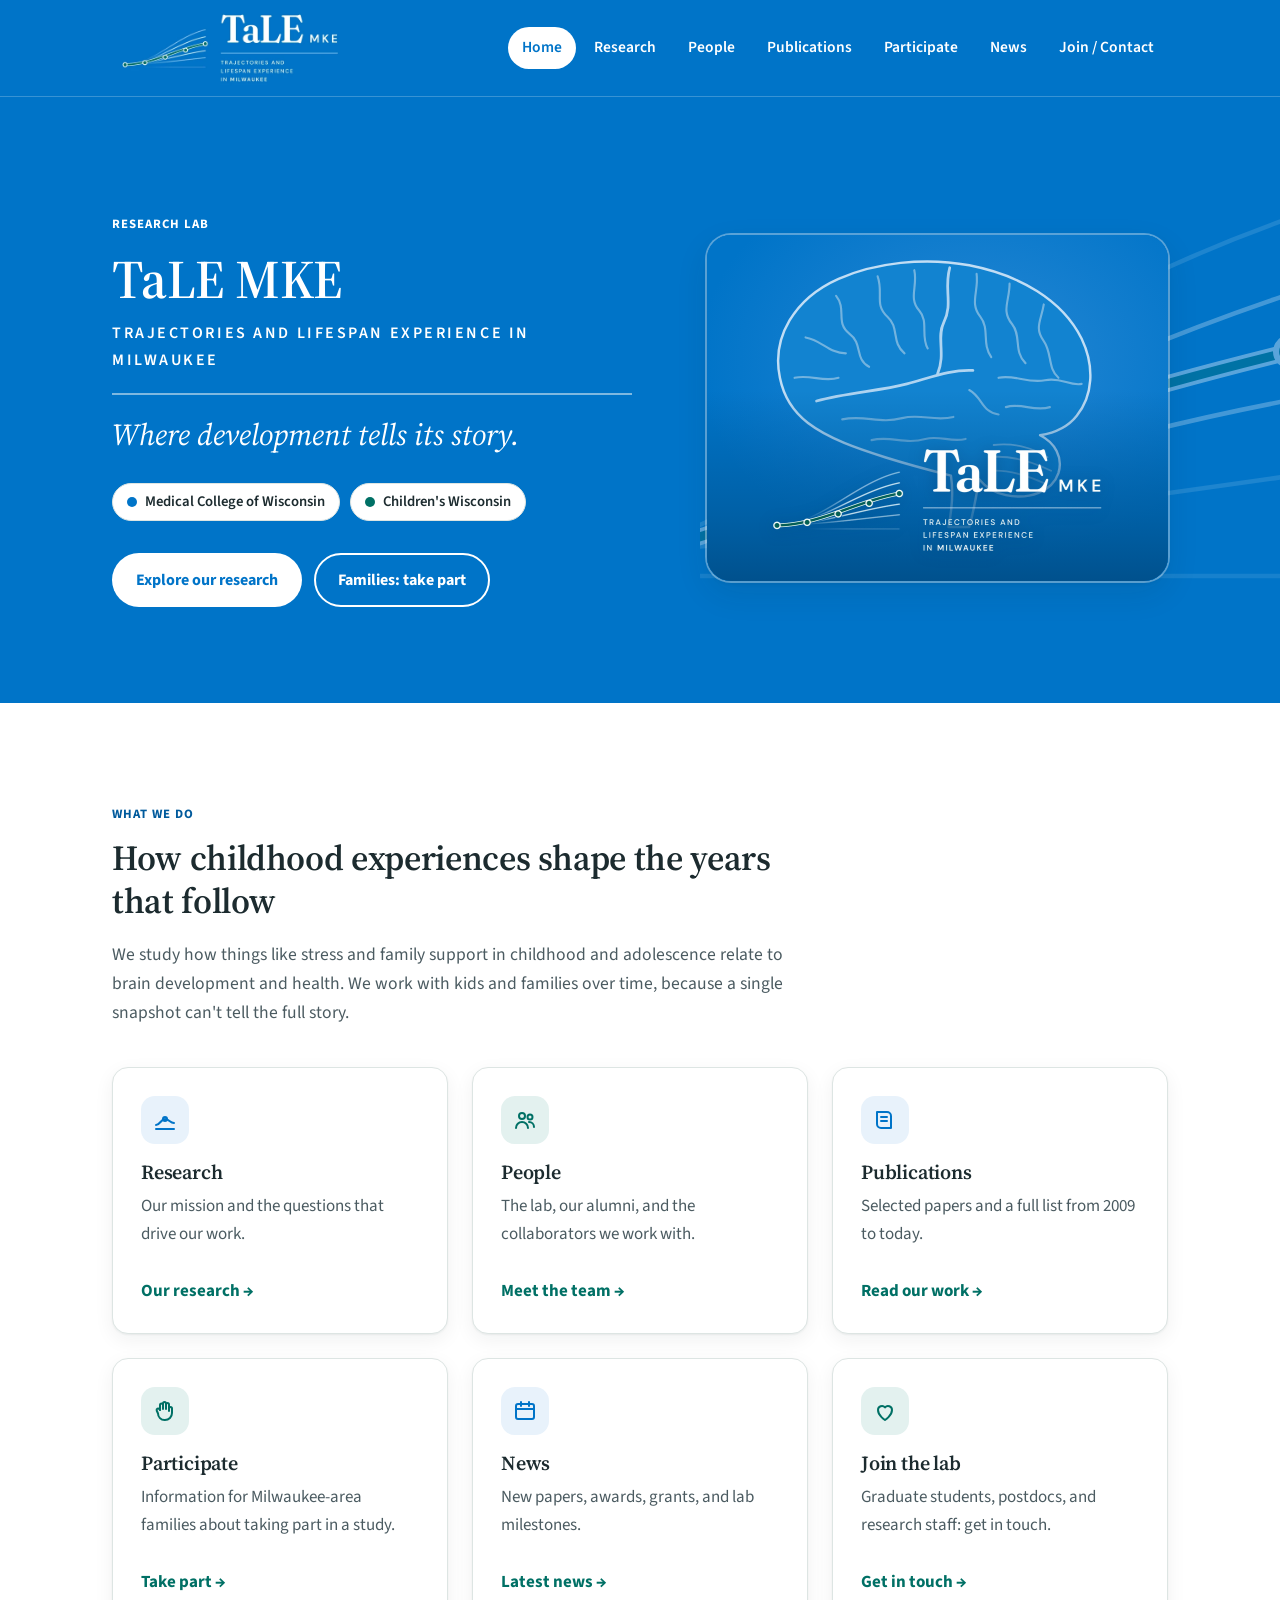
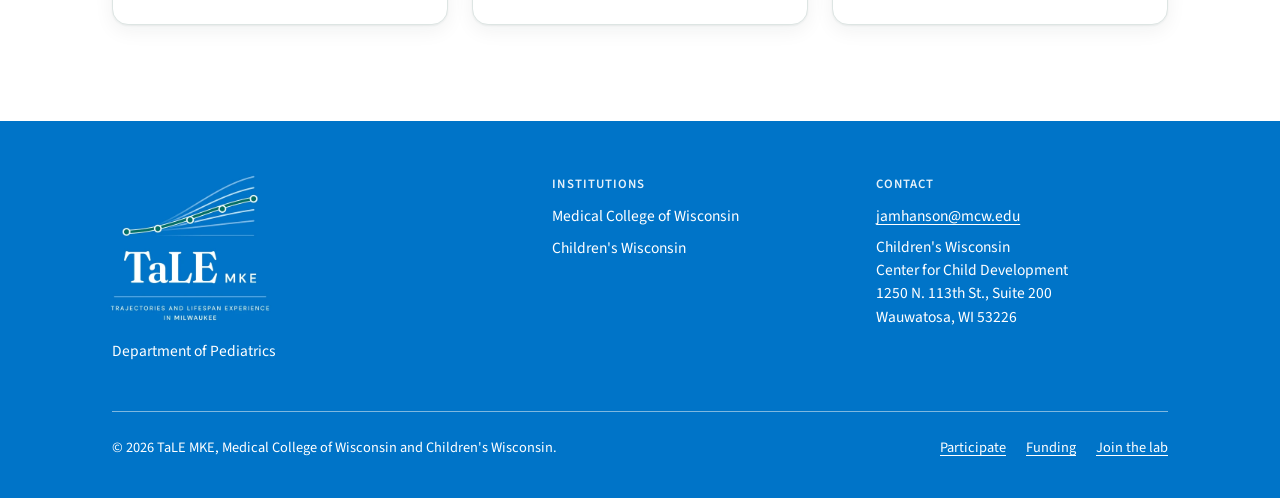
==== index.html @ ef5eb1a2 "Mock up home hero art: brain illustration with logo overlay Replaces the lab-photo placeholder. hero" ====
<!DOCTYPE html>
<html lang="en" class="no-js">
<head>
  <meta charset="utf-8">
  <meta name="viewport" content="width=device-width, initial-scale=1">
  <title>TaLE MKE | Trajectories and Lifespan Experience in Milwaukee</title>
  <meta name="description" content="TaLE MKE studies how childhood experiences relate to brain development, health, and aging. A research lab at the Medical College of Wisconsin and Children's Wisconsin led by Jamie Hanson.">
  <link rel="icon" href="assets/img/logo-mark.svg" type="image/svg+xml">
  <link rel="preconnect" href="https://fonts.googleapis.com">
  <link rel="preconnect" href="https://fonts.gstatic.com" crossorigin>
  <link href="https://fonts.googleapis.com/css2?family=Source+Sans+3:wght@400;600;700&family=Source+Serif+4:ital,opsz,wght@0,8..60,600;0,8..60,700;1,8..60,500&display=swap" rel="stylesheet">
  <link rel="stylesheet" href="css/styles.css">
</head>
<body>
  <a class="skip-link" href="#main">Skip to main content</a>

  <header class="site-header">
    <div class="container header-inner">
      <a class="brand" href="index.html">
        <img class="brand-logo" src="assets/img/logo-horizontal.webp" width="280" height="104"
             alt="TaLE MKE: Trajectories and Lifespan Experience in Milwaukee. Home">
      </a>
      <button class="nav-toggle" type="button" aria-expanded="false" aria-controls="site-nav">
        <span class="nav-toggle-bars" aria-hidden="true"></span>
        Menu
      </button>
      <nav class="site-nav" id="site-nav" aria-label="Main">
        <ul>
          <li><a href="index.html" aria-current="page">Home</a></li>
          <li><a href="research.html">Research</a></li>
          <li><a href="team.html">People</a></li>
          <li><a href="publications.html">Publications</a></li>
          <li><a href="participate.html">Participate</a></li>
          <li><a href="news.html">News</a></li>
          <li><a href="contact.html">Join / Contact</a></li>
        </ul>
      </nav>
    </div>
  </header>

  <main id="main">
    <section class="hero" aria-labelledby="hero-title">
    <svg class="trajectories" viewBox="0 0 600 400" preserveAspectRatio="xMaxYMid slice" aria-hidden="true" focusable="false">
      <g fill="none" stroke-linecap="round" stroke-width="3" stroke="var(--traj-fan)">
        <path d="M140 300 C260 270 380 150 580 80" opacity=".45"/>
        <path d="M140 300 C280 270 400 190 580 130"/>
        <path d="M140 300 C300 280 420 230 580 200"/>
        <path d="M140 300 C300 290 440 270 580 250" opacity=".45"/>
        <path d="M140 316 H580" opacity=".35"/>
      </g>
      <path d="M20 318 C70 316 100 312 140 304 S250 270 310 250 S430 205 580 168" fill="none" stroke="#fff" stroke-width="11" stroke-linecap="round"/>
      <path d="M20 318 C70 316 100 312 140 304 S250 270 310 250 S430 205 580 168" fill="none" stroke="var(--color-secondary)" stroke-width="6" stroke-linecap="round"/>
      <g fill="var(--color-secondary)" stroke="#fff" stroke-width="4">
        <circle cx="20" cy="318" r="9"/><circle cx="140" cy="304" r="9"/><circle cx="310" cy="250" r="9"/><circle cx="450" cy="206" r="9"/><circle cx="580" cy="168" r="9"/>
      </g>
    </svg>
      <div class="container hero-grid">
        <div>
          <span class="eyebrow">Research lab</span>
          <h1 id="hero-title">TaLE MKE</h1>
          <p class="hero-expansion">Trajectories and Lifespan Experience in Milwaukee</p>
          <p class="hero-tagline">Where development tells its story.</p>
          <ul class="affiliations" aria-label="Affiliations">
            <li><span class="dot dot-primary" aria-hidden="true"></span>Medical College of Wisconsin</li>
            <li><span class="dot dot-secondary" aria-hidden="true"></span>Children's Wisconsin</li>
          </ul>
          <div class="btn-row">
            <a class="btn btn-primary" href="research.html">Explore our research</a>
            <a class="btn btn-secondary" href="participate.html">Families: take part</a>
          </div>
        </div>
        <div class="hero-media">
          <!-- Mockup hero art: brain illustration with the TaLE MKE logo layered on top.
               To use a lab group photo instead, replace this <figure> with a single <img>. -->
          <figure class="hero-art">
            <img src="assets/img/hero-brain.svg" width="800" height="600"
                 alt="Illustration of a brain in the TaLE MKE colors, with the lab logo in front">
            <img class="hero-art-logo" src="assets/img/logo-horizontal-transparent.webp" width="720" height="268" alt="">
          </figure>
        </div>
      </div>
    </section>

    <section class="section" aria-labelledby="what-we-do">
      <div class="container">
        <div class="section-head">
          <span class="eyebrow">What we do</span>
          <h2 id="what-we-do">How childhood experiences shape the years that follow</h2>
          <p>We study how things like stress and family support in childhood and adolescence relate
          to brain development and health. We work with kids and families over time, because a single
          snapshot can't tell the full story.</p>
        </div>
        <div class="grid grid-3">
          <a class="card card-link" href="research.html">
            <span class="card-icon"><svg viewBox="0 0 24 24" fill="none" stroke="currentColor" stroke-width="2" stroke-linecap="round" stroke-linejoin="round" aria-hidden="true" focusable="false"><path d="M3 17c4 0 5-6 9-6s5 4 9 4"/><circle cx="12" cy="11" r="2"/><path d="M3 21h18"/></svg></span>
            <h3>Research</h3>
            <p>Our mission and the questions that drive our work.</p>
            <span class="card-cta">Our research</span>
          </a>
          <a class="card card-link" href="team.html">
            <span class="card-icon alt"><svg viewBox="0 0 24 24" fill="none" stroke="currentColor" stroke-width="2" stroke-linecap="round" stroke-linejoin="round" aria-hidden="true" focusable="false"><circle cx="9" cy="8" r="3"/><path d="M3 20c0-3.3 2.7-6 6-6s6 2.7 6 6"/><circle cx="17" cy="9" r="2.5"/><path d="M16 14c2.8 0 5 2.2 5 5"/></svg></span>
            <h3>People</h3>
            <p>The lab, our alumni, and the collaborators we work with.</p>
            <span class="card-cta">Meet the team</span>
          </a>
          <a class="card card-link" href="publications.html">
            <span class="card-icon"><svg viewBox="0 0 24 24" fill="none" stroke="currentColor" stroke-width="2" stroke-linecap="round" stroke-linejoin="round" aria-hidden="true" focusable="false"><path d="M4 4h10a4 4 0 0 1 4 4v12H8a4 4 0 0 1-4-4z"/><path d="M8 9h6M8 13h6"/></svg></span>
            <h3>Publications</h3>
            <p>Selected papers and a full list from 2009 to today.</p>
            <span class="card-cta">Read our work</span>
          </a>
          <a class="card card-link" href="participate.html">
            <span class="card-icon alt"><svg viewBox="0 0 24 24" fill="none" stroke="currentColor" stroke-width="2" stroke-linecap="round" stroke-linejoin="round" aria-hidden="true" focusable="false"><path d="M7 11V6a1.5 1.5 0 0 1 3 0v4M10 10V4.5a1.5 1.5 0 0 1 3 0V10M13 10V5.5a1.5 1.5 0 0 1 3 0V12"/><path d="M16 9.5a1.5 1.5 0 0 1 3 0V14a7 7 0 0 1-7 7h-.5A6.5 6.5 0 0 1 5 14.5l-1.3-3a1.5 1.5 0 0 1 2.6-1.4L7 11"/></svg></span>
            <h3>Participate</h3>
            <p>Information for Milwaukee-area families about taking part in a study.</p>
            <span class="card-cta">Take part</span>
          </a>
          <a class="card card-link" href="news.html">
            <span class="card-icon"><svg viewBox="0 0 24 24" fill="none" stroke="currentColor" stroke-width="2" stroke-linecap="round" stroke-linejoin="round" aria-hidden="true" focusable="false"><rect x="3" y="5" width="18" height="15" rx="2"/><path d="M3 10h18M8 3v4M16 3v4"/></svg></span>
            <h3>News</h3>
            <p>New papers, awards, grants, and lab milestones.</p>
            <span class="card-cta">Latest news</span>
          </a>
          <a class="card card-link" href="contact.html">
            <span class="card-icon alt"><svg viewBox="0 0 24 24" fill="none" stroke="currentColor" stroke-width="2" stroke-linecap="round" stroke-linejoin="round" aria-hidden="true" focusable="false"><path d="M12 21s-7-4.4-7-10a4 4 0 0 1 7-2.6A4 4 0 0 1 19 11c0 5.6-7 10-7 10z"/></svg></span>
            <h3>Join the lab</h3>
            <p>Graduate students, postdocs, and research staff: get in touch.</p>
            <span class="card-cta">Get in touch</span>
          </a>
        </div>
      </div>
    </section>
  </main>

  <footer class="site-footer">
    <div class="container">
      <div class="footer-grid">
        <div>
          <img class="footer-logo" src="assets/img/logo-square.webp" width="200" height="185"
               alt="TaLE MKE: Trajectories and Lifespan Experience in Milwaukee">
          <p>Department of Pediatrics</p>
        </div>
        <div>
          <h2>Institutions</h2>
          <ul>
            <li>Medical College of Wisconsin</li>
            <li>Children's Wisconsin</li>
          </ul>
        </div>
        <div>
          <h2>Contact</h2>
          <p><a href="mailto:jamhanson@mcw.edu">jamhanson@mcw.edu</a></p>
          <address>Children's Wisconsin<br>Center for Child Development<br>1250 N. 113th St., Suite 200<br>Wauwatosa, WI 53226</address>
        </div>
      </div>
      <div class="footer-bottom">
        <p>&copy; <span id="year">2026</span> TaLE MKE, Medical College of Wisconsin and Children's Wisconsin.</p>
        <ul class="footer-links">
          <li><a href="participate.html">Participate</a></li>
          <li><a href="funding.html">Funding</a></li>
          <li><a href="contact.html">Join the lab</a></li>
        </ul>
      </div>
    </div>
  </footer>

  <script src="js/main.js"></script>
</body>
</html>
---- css/styles.css ----
/* ==========================================================================
   TaLE MKE: site styles
   Plain CSS, no build step. All brand colors live in :root below.
   ========================================================================== */

/* --------------------------------------------------------------------------
   1. Brand tokens (swap these to rebrand the whole site)
   -------------------------------------------------------------------------- */
:root {
  /* Brand colors, sampled from the TaLE MKE logo (assets/img/brand/).
     tests/check_site.py verifies every text/background pair meets WCAG AA. */
  --color-primary: #0074c8;        /* logo blue: header, footer, buttons, links */
  --color-primary-dark: #005a9c;
  --color-primary-soft: #e8f2fb;

  --color-secondary: #007065;      /* logo green: trajectory line, accents */
  --color-secondary-dark: #00544c;
  --color-secondary-soft: #e3f1ef;

  --color-accent-light: #7eb8e0;   /* logo light-blue fan lines */
  --color-accent-pale: #c1ddf4;    /* logo pale-blue fan lines */
  --color-band: #f3f8fc;           /* alternating section background */

  /* Stroke color for the decorative trajectory fan (overridden on blue) */
  --traj-fan: var(--color-accent-light);

  /* Text and surfaces */
  --color-text: #1c2b2f;
  --color-text-muted: #4b5b61;
  --color-bg: #ffffff;
  --color-border: #dde5e3;
  --color-error: #b3261e;
  --color-success: #1e6b3a;

  /* Type */
  --font-heading: "Source Serif 4", Georgia, "Times New Roman", serif;
  --font-body: "Source Sans 3", -apple-system, BlinkMacSystemFont, "Segoe UI", Roboto, Arial, sans-serif;

  /* Shape and spacing */
  --radius-sm: 8px;
  --radius: 16px;
  --radius-lg: 24px;
  --shadow: 0 1px 2px rgba(16, 40, 38, 0.06), 0 6px 20px rgba(16, 40, 38, 0.06);
  --shadow-hover: 0 2px 4px rgba(16, 40, 38, 0.08), 0 12px 32px rgba(16, 40, 38, 0.1);
  --container: 1120px;
  --gutter: clamp(16px, 4vw, 32px);
  --section-space: clamp(56px, 8vw, 96px);
}

/* --------------------------------------------------------------------------
   2. Base
   -------------------------------------------------------------------------- */
*,
*::before,
*::after { box-sizing: border-box; }

html { scroll-behavior: smooth; }
@media (prefers-reduced-motion: reduce) {
  html { scroll-behavior: auto; }
  *, *::before, *::after { transition: none !important; animation: none !important; }
}

body {
  margin: 0;
  font-family: var(--font-body);
  font-size: 1.0625rem;
  line-height: 1.65;
  color: var(--color-text);
  background: var(--color-bg);
  -webkit-font-smoothing: antialiased;
}

img { max-width: 100%; height: auto; display: block; }

h1, h2, h3, h4 {
  font-family: var(--font-heading);
  line-height: 1.2;
  color: var(--color-text);
  margin: 0 0 0.5em;
  font-weight: 600;
  letter-spacing: -0.01em;
}
h1 { font-size: clamp(2.2rem, 5vw, 3.4rem); }
h2 { font-size: clamp(1.6rem, 3vw, 2.2rem); }
h3 { font-size: 1.25rem; }

p { margin: 0 0 1em; }

a {
  color: var(--color-secondary);
  text-underline-offset: 3px;
  text-decoration-thickness: 1px;
}
a:hover { color: var(--color-secondary-dark); text-decoration-thickness: 2px; }

:focus-visible {
  outline: 3px solid var(--color-secondary);
  outline-offset: 3px;
  border-radius: 4px;
}

.container {
  width: 100%;
  max-width: var(--container);
  margin: 0 auto;
  padding: 0 var(--gutter);
}

.visually-hidden {
  position: absolute !important;
  width: 1px; height: 1px;
  padding: 0; margin: -1px;
  overflow: hidden; clip: rect(0 0 0 0);
  white-space: nowrap; border: 0;
}

.skip-link {
  position: absolute;
  left: 16px; top: -100px;
  z-index: 100;
  padding: 10px 16px;
  background: var(--color-primary);
  color: #fff;
  border-radius: var(--radius-sm);
  font-weight: 600;
}
.skip-link:focus { top: 12px; color: #fff; }

/* --------------------------------------------------------------------------
   3. Header and navigation
   -------------------------------------------------------------------------- */
.site-header {
  position: sticky;
  top: 0;
  z-index: 50;
  background: var(--color-primary);
  border-bottom: 1px solid rgba(255, 255, 255, 0.22);
}
.header-inner {
  display: flex;
  align-items: center;
  justify-content: space-between;
  gap: 16px;
  min-height: 96px;
}

.brand { display: block; flex: none; line-height: 0; }
.brand-logo { width: 236px; height: auto; }
@media (max-width: 420px) { .brand-logo { width: 176px; } }

.nav-toggle {
  display: none;
  align-items: center;
  gap: 8px;
  padding: 8px 14px;
  font: inherit;
  font-weight: 600;
  font-size: 0.95rem;
  color: #fff;
  background: rgba(255, 255, 255, 0.14);
  border: 1px solid rgba(255, 255, 255, 0.5);
  border-radius: 999px;
  cursor: pointer;
}
.nav-toggle-bars,
.nav-toggle-bars::before,
.nav-toggle-bars::after {
  display: block;
  width: 18px; height: 2px;
  background: currentColor;
  border-radius: 2px;
  position: relative;
  transition: transform 0.2s ease;
}
.nav-toggle-bars::before,
.nav-toggle-bars::after { content: ""; position: absolute; left: 0; }
.nav-toggle-bars::before { top: -6px; }
.nav-toggle-bars::after { top: 6px; }
.nav-toggle[aria-expanded="true"] .nav-toggle-bars { background: transparent; }
.nav-toggle[aria-expanded="true"] .nav-toggle-bars::before { transform: translateY(6px) rotate(45deg); }
.nav-toggle[aria-expanded="true"] .nav-toggle-bars::after { transform: translateY(-6px) rotate(-45deg); }

.site-nav ul {
  display: flex;
  gap: 4px;
  list-style: none;
  margin: 0;
  padding: 0;
}
.site-nav a {
  display: block;
  padding: 8px 14px;
  border-radius: 999px;
  color: #fff;
  text-decoration: none;
  font-weight: 600;
  font-size: 0.97rem;
}
.site-nav a:hover { background: rgba(255, 255, 255, 0.16); color: #fff; }
.site-nav a[aria-current="page"] { background: #fff; color: var(--color-primary); }
.site-header :focus-visible { outline-color: #fff; }

/* Mobile nav below 1040px: seven nav items need room next to the logo. */
@media (max-width: 1040px) {
  .nav-toggle { display: inline-flex; }
  .site-nav {
    position: absolute;
    left: 0; right: 0; top: 100%;
    background: var(--color-primary);
    border-bottom: 1px solid rgba(255, 255, 255, 0.22);
    box-shadow: 0 12px 24px rgba(0, 40, 80, 0.2);
    display: none;
  }
  .site-nav.is-open { display: block; }
  .site-nav ul { flex-direction: column; padding: 12px var(--gutter) 20px; gap: 2px; }
  .site-nav a { padding: 12px 14px; border-radius: var(--radius-sm); }
  /* Without JS the toggle does nothing, so show the menu inline instead. */
  .no-js .nav-toggle { display: none; }
  .no-js .site-nav { display: block; position: static; box-shadow: none; border: 0; }
  .no-js .header-inner { flex-wrap: wrap; }
}

/* --------------------------------------------------------------------------
   4. Page sections
   -------------------------------------------------------------------------- */
.section { padding: var(--section-space) 0; }
.section-band { background: var(--color-band); }
.section-tint { background: var(--color-primary-soft); }

.eyebrow {
  display: inline-block;
  font-size: 0.8rem;
  font-weight: 700;
  letter-spacing: 0.08em;
  text-transform: uppercase;
  color: var(--color-primary-dark);
  margin-bottom: 12px;
}

.section-head { max-width: 680px; margin-bottom: 40px; }
.section-head p { color: var(--color-text-muted); font-size: 1.1rem; }

.lede { font-size: 1.2rem; color: var(--color-text-muted); max-width: 680px; }

/* Page title band on inner pages */
.page-hero {
  position: relative;
  overflow: hidden;
  padding: clamp(48px, 7vw, 80px) 0 clamp(40px, 6vw, 64px);
  background: linear-gradient(180deg, var(--color-primary-soft) 0%, #fff 100%);
  border-bottom: 1px solid var(--color-border);
}
.page-hero h1 { margin-bottom: 12px; }
.page-hero .lede { margin: 0; }

/* Decorative "trajectory" lines used behind heroes */
.trajectories {
  position: absolute;
  right: -40px;
  top: 0;
  width: min(620px, 70%);
  height: 100%;
  pointer-events: none;
  opacity: 0.5;
}

/* Home hero: logo blue with white type */
.hero {
  --traj-fan: var(--color-accent-pale);
  position: relative;
  overflow: hidden;
  padding: clamp(56px, 9vw, 112px) 0 clamp(56px, 8vw, 96px);
  background: var(--color-primary);
  color: #fff;
}
.hero-grid {
  position: relative;
  display: grid;
  grid-template-columns: 1.15fr 1fr;
  gap: clamp(32px, 5vw, 64px);
  align-items: center;
}
.hero h1 { margin-bottom: 8px; color: #fff; }
.hero .eyebrow { color: #fff; }
.hero-expansion {
  font-size: clamp(0.85rem, 1.6vw, 1rem);
  font-weight: 600;
  letter-spacing: 0.16em;
  text-transform: uppercase;
  color: #fff;
  padding-bottom: 20px;
  border-bottom: 2px solid var(--color-accent-light);
  margin-bottom: 20px;
  max-width: 520px;
}
.hero .lede { margin-bottom: 28px; color: #fff; }
.hero .trajectories { opacity: 0.35; }
.hero .btn-primary { background: #fff; color: var(--color-primary); }
.hero .btn-primary:hover { background: var(--color-primary-soft); color: var(--color-primary-dark); }
.hero .btn-secondary { background: transparent; color: #fff; border-color: #fff; }
.hero .btn-secondary:hover { background: rgba(255, 255, 255, 0.14); color: #fff; }
.hero :focus-visible { outline-color: #fff; }
.hero-media > img {
  border-radius: var(--radius-lg);
  box-shadow: var(--shadow-hover);
  aspect-ratio: 4 / 3;
  object-fit: cover;
  width: 100%;
}

.affiliations {
  display: flex;
  flex-wrap: wrap;
  gap: 10px;
  list-style: none;
  padding: 0;
  margin: 0 0 32px;
}
.affiliations li {
  display: inline-flex;
  align-items: center;
  gap: 8px;
  padding: 6px 14px;
  background: #fff;
  border: 1px solid var(--color-border);
  border-radius: 999px;
  font-size: 0.92rem;
  font-weight: 600;
  color: var(--color-text);
}
.dot { width: 10px; height: 10px; border-radius: 50%; flex: none; }
.dot-primary { background: var(--color-primary); }
.dot-secondary { background: var(--color-secondary); }

@media (max-width: 860px) {
  .hero-grid { grid-template-columns: 1fr; }
  .hero-media { order: -1; max-width: 560px; }
  .hero .trajectories { display: none; }
}

/* --------------------------------------------------------------------------
   5. Buttons
   -------------------------------------------------------------------------- */
.btn-row { display: flex; flex-wrap: wrap; gap: 12px; }
.btn {
  display: inline-flex;
  align-items: center;
  gap: 8px;
  padding: 12px 22px;
  border-radius: 999px;
  font: inherit;
  font-weight: 700;
  font-size: 1rem;
  text-decoration: none;
  border: 2px solid transparent;
  cursor: pointer;
  transition: background-color 0.15s ease, color 0.15s ease, transform 0.15s ease;
}
.btn:hover { transform: translateY(-1px); text-decoration: none; }
.btn-primary { background: var(--color-primary); color: #fff; }
.btn-primary:hover { background: var(--color-primary-dark); color: #fff; }
.btn-secondary { background: #fff; color: var(--color-primary); border-color: var(--color-primary); }
.btn-secondary:hover { background: var(--color-primary-soft); color: var(--color-primary-dark); }

/* --------------------------------------------------------------------------
   6. Cards and grids
   -------------------------------------------------------------------------- */
.grid {
  display: grid;
  gap: 24px;
  grid-template-columns: repeat(auto-fill, minmax(260px, 1fr));
}
.grid-2 { grid-template-columns: repeat(2, 1fr); }
@media (max-width: 720px) { .grid-2 { grid-template-columns: 1fr; } }

.card {
  background: #fff;
  border: 1px solid var(--color-border);
  border-radius: var(--radius);
  padding: 28px;
  box-shadow: var(--shadow);
  transition: box-shadow 0.2s ease, transform 0.2s ease;
}
.card h3 { margin-bottom: 8px; }
.card p:last-child { margin-bottom: 0; }

a.card-link {
  display: flex;
  flex-direction: column;
  text-decoration: none;
  color: var(--color-text);
}
a.card-link:hover { box-shadow: var(--shadow-hover); transform: translateY(-3px); color: var(--color-text); }
a.card-link p { color: var(--color-text-muted); }
.card-cta {
  margin-top: auto;
  padding-top: 12px;
  font-weight: 700;
  color: var(--color-secondary);
}
.card-cta::after { content: " \2192"; }

.card-icon {
  width: 48px; height: 48px;
  display: grid;
  place-items: center;
  border-radius: 14px;
  margin-bottom: 16px;
  background: var(--color-primary-soft);
  color: var(--color-primary);
}
.card-icon.alt { background: var(--color-secondary-soft); color: var(--color-secondary); }
.card-icon svg { width: 24px; height: 24px; }

/* Research focus areas */
.focus-card { border-top: 5px solid var(--color-primary); }
.focus-card:nth-child(even) { border-top-color: var(--color-secondary); }
.focus-number {
  font-family: var(--font-heading);
  font-size: 0.95rem;
  font-weight: 700;
  color: var(--color-primary);
  margin-bottom: 6px;
  display: block;
}
.focus-card:nth-child(even) .focus-number { color: var(--color-secondary); }

/* Mission block */
.mission {
  font-family: var(--font-heading);
  font-size: clamp(1.3rem, 2.6vw, 1.75rem);
  line-height: 1.45;
  color: var(--color-primary-dark);
  border-left: 5px solid var(--color-secondary);
  padding: 4px 0 4px 24px;
  margin: 0 0 24px;
  max-width: 820px;
}

/* PI bio */
.pi-bio {
  display: grid;
  grid-template-columns: 280px 1fr;
  gap: clamp(28px, 5vw, 56px);
  align-items: start;
}
.pi-bio img { border-radius: var(--radius-lg); box-shadow: var(--shadow); aspect-ratio: 4 / 5; object-fit: cover; width: 100%; }
.pi-title { color: var(--color-text-muted); font-weight: 600; margin-bottom: 20px; }
@media (max-width: 720px) {
  .pi-bio { grid-template-columns: 1fr; }
  .pi-bio img { max-width: 260px; }
}

/* Team cards */
.person-card { padding: 0; overflow: hidden; display: flex; flex-direction: column; }
.person-card img { aspect-ratio: 1 / 1; object-fit: cover; width: 100%; background: var(--color-primary-soft); }
.person-body { padding: 20px 22px 24px; }
.person-body h3 { margin-bottom: 4px; }
.person-role {
  display: inline-block;
  font-size: 0.85rem;
  font-weight: 700;
  color: var(--color-primary-dark);
  background: var(--color-primary-soft);
  padding: 3px 10px;
  border-radius: 999px;
  margin-bottom: 12px;
}
.person-card:nth-child(even) .person-role { color: var(--color-secondary-dark); background: var(--color-secondary-soft); }
.person-body p { color: var(--color-text-muted); margin: 0; font-size: 0.98rem; }
.person-card.is-pi { border: 2px solid var(--color-primary); }

.team-group { margin-bottom: 56px; }
.team-group:last-child { margin-bottom: 0; }
.team-group > h2 { font-size: 1.5rem; margin-bottom: 24px; }

/* --------------------------------------------------------------------------
   7. Publications
   -------------------------------------------------------------------------- */
.pub-year { margin-bottom: 48px; }
.pub-year:last-child { margin-bottom: 0; }
.pub-year h2 {
  display: flex;
  align-items: center;
  gap: 16px;
  font-size: 1.6rem;
  color: var(--color-primary);
  margin-bottom: 20px;
}
.pub-year h2::after { content: ""; flex: 1; height: 1px; background: var(--color-border); }

.pub-list { list-style: none; margin: 0; padding: 0; display: grid; gap: 16px; }
.pub {
  background: #fff;
  border: 1px solid var(--color-border);
  border-radius: var(--radius);
  padding: 20px 24px;
}
.pub-authors { color: var(--color-text-muted); font-size: 0.97rem; margin: 0 0 4px; }
.pub-authors .me { color: var(--color-text); font-weight: 700; }
.pub-title { font-family: var(--font-heading); font-size: 1.15rem; font-weight: 600; margin: 0 0 4px; line-height: 1.35; }
.pub-venue { margin: 0 0 12px; color: var(--color-text-muted); }
.pub-venue cite { font-style: italic; color: var(--color-text); }
.pub-links { display: flex; flex-wrap: wrap; gap: 8px; list-style: none; padding: 0; margin: 0; }
.pub-links a {
  display: inline-block;
  padding: 4px 12px;
  border: 1px solid var(--color-secondary);
  border-radius: 999px;
  font-size: 0.88rem;
  font-weight: 700;
  text-decoration: none;
}
.pub-links a:hover { background: var(--color-secondary-soft); }

.note {
  background: var(--color-secondary-soft);
  border-radius: var(--radius);
  padding: 16px 20px;
  margin-bottom: 40px;
  color: var(--color-text);
}
.note a { color: var(--color-primary-dark); }

/* --------------------------------------------------------------------------
   8. News
   -------------------------------------------------------------------------- */
.news-list { list-style: none; margin: 0; padding: 0; display: grid; gap: 20px; max-width: 820px; }
.news-item {
  display: grid;
  grid-template-columns: 130px 1fr;
  gap: 24px;
  background: #fff;
  border: 1px solid var(--color-border);
  border-radius: var(--radius);
  padding: 24px 28px;
  box-shadow: var(--shadow);
}
.news-date {
  font-weight: 700;
  color: var(--color-primary);
  font-size: 0.95rem;
  padding-top: 3px;
}
.news-item h2, .news-item h3 { font-size: 1.25rem; margin-bottom: 6px; }
.news-item p { margin: 0; color: var(--color-text-muted); }
@media (max-width: 600px) {
  .news-item { grid-template-columns: 1fr; gap: 6px; padding: 20px; }
}

/* --------------------------------------------------------------------------
   9. Contact and join
   -------------------------------------------------------------------------- */
.contact-grid {
  display: grid;
  grid-template-columns: 1fr 1.2fr;
  gap: clamp(32px, 5vw, 56px);
  align-items: start;
}
@media (max-width: 860px) { .contact-grid { grid-template-columns: 1fr; } }

.contact-list { list-style: none; padding: 0; margin: 0 0 32px; display: grid; gap: 16px; }
.contact-list li { display: grid; grid-template-columns: 44px 1fr; gap: 14px; align-items: start; }
.contact-list .card-icon { width: 44px; height: 44px; margin: 0; }
.contact-list strong { display: block; }

.position-list { list-style: none; padding: 0; margin: 0; display: grid; gap: 16px; }
.position {
  border-left: 5px solid var(--color-secondary);
  background: #fff;
  border-radius: var(--radius-sm) var(--radius) var(--radius) var(--radius-sm);
  padding: 18px 22px;
  box-shadow: var(--shadow);
}
.position:nth-child(odd) { border-left-color: var(--color-primary); }
.position h3 { margin-bottom: 4px; font-size: 1.15rem; }
.position p { margin: 0; color: var(--color-text-muted); }

.form-card { padding: clamp(24px, 4vw, 36px); }
.field { margin-bottom: 20px; }
.field label { display: block; font-weight: 700; margin-bottom: 6px; }
.field .hint { font-weight: 400; color: var(--color-text-muted); font-size: 0.9rem; }
.field input,
.field textarea {
  width: 100%;
  font: inherit;
  color: var(--color-text);
  padding: 12px 14px;
  border: 1.5px solid #9aa9ad;
  border-radius: var(--radius-sm);
  background: #fff;
}
.field textarea { min-height: 160px; resize: vertical; }
.field input:focus,
.field textarea:focus {
  outline: none;
  border-color: var(--color-secondary);
  box-shadow: 0 0 0 3px var(--color-secondary-soft);
}
.field [aria-invalid="true"] { border-color: var(--color-error); }
.field-error { color: var(--color-error); font-size: 0.92rem; margin: 6px 0 0; font-weight: 600; }
.field-error:empty { display: none; }

.form-status { margin-top: 16px; padding: 12px 16px; border-radius: var(--radius-sm); font-weight: 600; }
.form-status:empty { display: none; }
.form-status.is-success { background: #e4f3e9; color: var(--color-success); }
.form-status.is-error { background: #fbe9e7; color: var(--color-error); }

/* --------------------------------------------------------------------------
   10. Footer
   -------------------------------------------------------------------------- */
.site-footer {
  background: var(--color-primary);
  color: #fff;
  padding: 56px 0 32px;
  font-size: 0.97rem;
}
.site-footer a { color: #fff; }
.site-footer :focus-visible { outline-color: #fff; }
.site-footer a:hover { color: #fff; }
.footer-grid {
  display: grid;
  grid-template-columns: 1.4fr 1fr 1fr;
  gap: 32px;
  margin-bottom: 40px;
}
.footer-logo { width: 180px; height: auto; margin: -12px 0 8px -12px; }
.site-footer h2 { font-family: var(--font-body); font-size: 0.8rem; letter-spacing: 0.08em; text-transform: uppercase; color: #fff; opacity: 0.9; margin-bottom: 12px; }
.site-footer ul { list-style: none; margin: 0; padding: 0; display: grid; gap: 6px; }
.site-footer p { margin-bottom: 6px; }
.footer-bottom {
  border-top: 1px solid var(--color-accent-light);
  padding-top: 24px;
  display: flex;
  flex-wrap: wrap;
  justify-content: space-between;
  gap: 12px;
  color: #fff;
  font-size: 0.9rem;
}
@media (max-width: 760px) { .footer-grid { grid-template-columns: 1fr; } }

.page-hero .container { position: relative; }
@media (max-width: 600px) { .page-hero .trajectories { opacity: 0.25; } }

/* --------------------------------------------------------------------------
   11. Build-out: home tagline, people, publications, participate, funding
   -------------------------------------------------------------------------- */
address { font-style: normal; }

.hero-tagline {
  font-family: var(--font-heading);
  font-style: italic;
  font-size: clamp(1.4rem, 3vw, 1.9rem);
  line-height: 1.3;
  color: #fff;
  margin-bottom: 28px;
}

.grid-3 { grid-template-columns: repeat(3, 1fr); }
@media (max-width: 900px) { .grid-3 { grid-template-columns: repeat(2, 1fr); } }
@media (max-width: 600px) { .grid-3 { grid-template-columns: 1fr; } }

.prose { max-width: 760px; }
.prose-wide { max-width: 820px; }

/* People */
.pi-card {
  display: grid;
  grid-template-columns: 220px 1fr;
  gap: 32px;
  align-items: center;
  max-width: 860px;
}
.pi-card img { border-radius: var(--radius); aspect-ratio: 1 / 1; object-fit: cover; width: 100%; }
.pi-card h3 { font-size: 1.6rem; margin-bottom: 4px; }
@media (max-width: 640px) {
  .pi-card { grid-template-columns: 1fr; }
  .pi-card img { max-width: 220px; }
}

.team-subhead { font-size: 1.25rem; margin: 8px 0 16px; }
.alumni-grid {
  display: grid;
  gap: 16px;
  grid-template-columns: repeat(auto-fill, minmax(280px, 1fr));
  margin-bottom: 40px;
}
.alumni-grid:last-child { margin-bottom: 0; }
.alum {
  display: flex;
  gap: 16px;
  align-items: flex-start;
  background: #fff;
  border: 1px solid var(--color-border);
  border-radius: var(--radius);
  padding: 20px;
  box-shadow: var(--shadow);
}
.avatar {
  flex: none;
  width: 52px; height: 52px;
  display: grid;
  place-items: center;
  border-radius: 50%;
  background: var(--color-primary);
  color: #fff;
  font-weight: 700;
  letter-spacing: 0.03em;
}
.alum:nth-child(even) .avatar { background: var(--color-secondary); }
.alum h4 { font-size: 1.1rem; margin: 2px 0 4px; }
.alum p { margin: 0; font-size: 0.95rem; }
.alum-role { color: var(--color-text-muted); }
.alum-now { margin-top: 6px !important; }
.alum-now span { font-weight: 700; color: var(--color-secondary-dark); }

.collab-list {
  list-style: none;
  margin: 0;
  padding: 0;
  display: grid;
  gap: 12px 32px;
  grid-template-columns: repeat(auto-fill, minmax(280px, 1fr));
}
.collab-list li {
  padding: 14px 0 14px 18px;
  border-left: 4px solid var(--color-accent-light);
}
.collab-list li:nth-child(even) { border-left-color: var(--color-secondary); }
.collab-list strong { display: block; font-size: 1.05rem; }
.collab-list span { color: var(--color-text-muted); }

/* Publications */
.pub-selected { margin-bottom: 48px; }
.pub-selected > h2 { font-size: 1.8rem; margin-bottom: 8px; }
.pub-group {
  font-family: var(--font-body);
  font-size: 0.85rem;
  font-weight: 700;
  letter-spacing: 0.08em;
  text-transform: uppercase;
  color: var(--color-secondary-dark);
  margin: 28px 0 12px;
}
.pub-all {
  border-top: 1px solid var(--color-border);
  padding-top: 24px;
}
.pub-all > summary {
  display: inline-flex;
  align-items: center;
  gap: 10px;
  cursor: pointer;
  padding: 12px 22px;
  border-radius: 999px;
  background: var(--color-primary);
  color: #fff;
  font-weight: 700;
  list-style: none;
}
.pub-all > summary::-webkit-details-marker { display: none; }
.pub-all > summary::before { content: "+"; font-size: 1.2rem; line-height: 1; }
.pub-all[open] > summary::before { content: "\2212"; }
.pub-all > summary:hover { background: var(--color-primary-dark); }
.pub-jump {
  display: flex;
  flex-wrap: wrap;
  gap: 6px;
  margin: 24px 0 32px;
}
.pub-jump a {
  padding: 4px 12px;
  border-radius: 999px;
  background: var(--color-primary-soft);
  color: var(--color-primary-dark);
  font-weight: 700;
  font-size: 0.9rem;
  text-decoration: none;
}
.pub-jump a:hover { background: var(--color-accent-pale); }
/* Keep anchor targets clear of the sticky header. */
[id] { scroll-margin-top: 112px; }

/* Participate */
.grid-involve {
  list-style: none;
  padding: 0;
  margin: 0;
  grid-template-columns: repeat(auto-fill, minmax(200px, 1fr));
}
.involve-card h3 { font-size: 1.1rem; }
.involve-card p { color: var(--color-text-muted); font-size: 0.97rem; }

.two-col {
  display: grid;
  grid-template-columns: 1fr 1.1fr;
  gap: clamp(32px, 5vw, 56px);
  align-items: start;
}
@media (max-width: 860px) { .two-col { grid-template-columns: 1fr; } }
.two-col > div > .card-icon { margin-bottom: 16px; }

.check-list { list-style: none; padding: 0; margin: 0; display: grid; gap: 14px; }
.check-list li { position: relative; padding-left: 34px; }
.check-list li::before {
  content: "";
  position: absolute;
  left: 0; top: 3px;
  width: 22px; height: 22px;
  border-radius: 50%;
  background: var(--color-secondary) url("data:image/svg+xml,%3Csvg xmlns='http://www.w3.org/2000/svg' viewBox='0 0 24 24' fill='none' stroke='white' stroke-width='3' stroke-linecap='round' stroke-linejoin='round'%3E%3Cpath d='m6 12 4 4 8-8'/%3E%3C/svg%3E") center / 14px no-repeat;
}

.form-intro { color: var(--color-text-muted); }
.field-check {
  display: grid;
  grid-template-columns: 22px 1fr;
  gap: 12px;
  align-items: start;
}
.field-check input { width: 22px; height: 22px; margin: 2px 0 0; accent-color: var(--color-primary); }
.field-check label { font-weight: 400; margin: 0; }
.field-check .field-error { grid-column: 2; }

/* Funding */
.grant-list { list-style: none; padding: 0; margin: 0 0 40px; display: grid; gap: 16px; }
.grant {
  background: #fff;
  border: 1px solid var(--color-border);
  border-left: 5px solid var(--color-primary);
  border-radius: var(--radius-sm) var(--radius) var(--radius) var(--radius-sm);
  padding: 20px 24px;
  box-shadow: var(--shadow);
}
.grant-list:nth-of-type(2) .grant { border-left-color: var(--color-accent-light); }
.grant h3 { font-size: 1.15rem; margin-bottom: 6px; line-height: 1.35; }
.grant-meta { display: flex; flex-wrap: wrap; gap: 8px; margin: 0 0 10px; font-size: 0.88rem; font-weight: 700; }
.grant-meta span {
  padding: 2px 10px;
  border-radius: 999px;
  background: var(--color-primary-soft);
  color: var(--color-primary-dark);
}
.grant-meta .grant-id { background: var(--color-primary-dark); color: #fff; }
.grant-funder { margin: 0; color: var(--color-text-muted); }
.grant-heading { margin-top: 8px; }
.funding-note { font-size: 0.95rem; margin: 0; }

/* Footer extras */
.site-footer address { line-height: 1.5; }
.footer-links { display: flex !important; flex-wrap: wrap; gap: 6px 20px !important; }

/* Home hero art: brain illustration with the transparent logo layered on top. */
.hero-art {
  position: relative;
  margin: 0;
  border-radius: var(--radius-lg);
  overflow: hidden;
  box-shadow: 0 0 0 2px rgba(255, 255, 255, 0.35), var(--shadow-hover);
}
.hero-art img:first-child { width: 100%; height: auto; aspect-ratio: 4 / 3; display: block; }
.hero-art-logo {
  position: absolute;
  left: 50%;
  bottom: 4%;
  width: 78%;
  height: auto;
  transform: translateX(-50%);
  filter: drop-shadow(0 2px 8px rgba(0, 40, 80, 0.35));
}
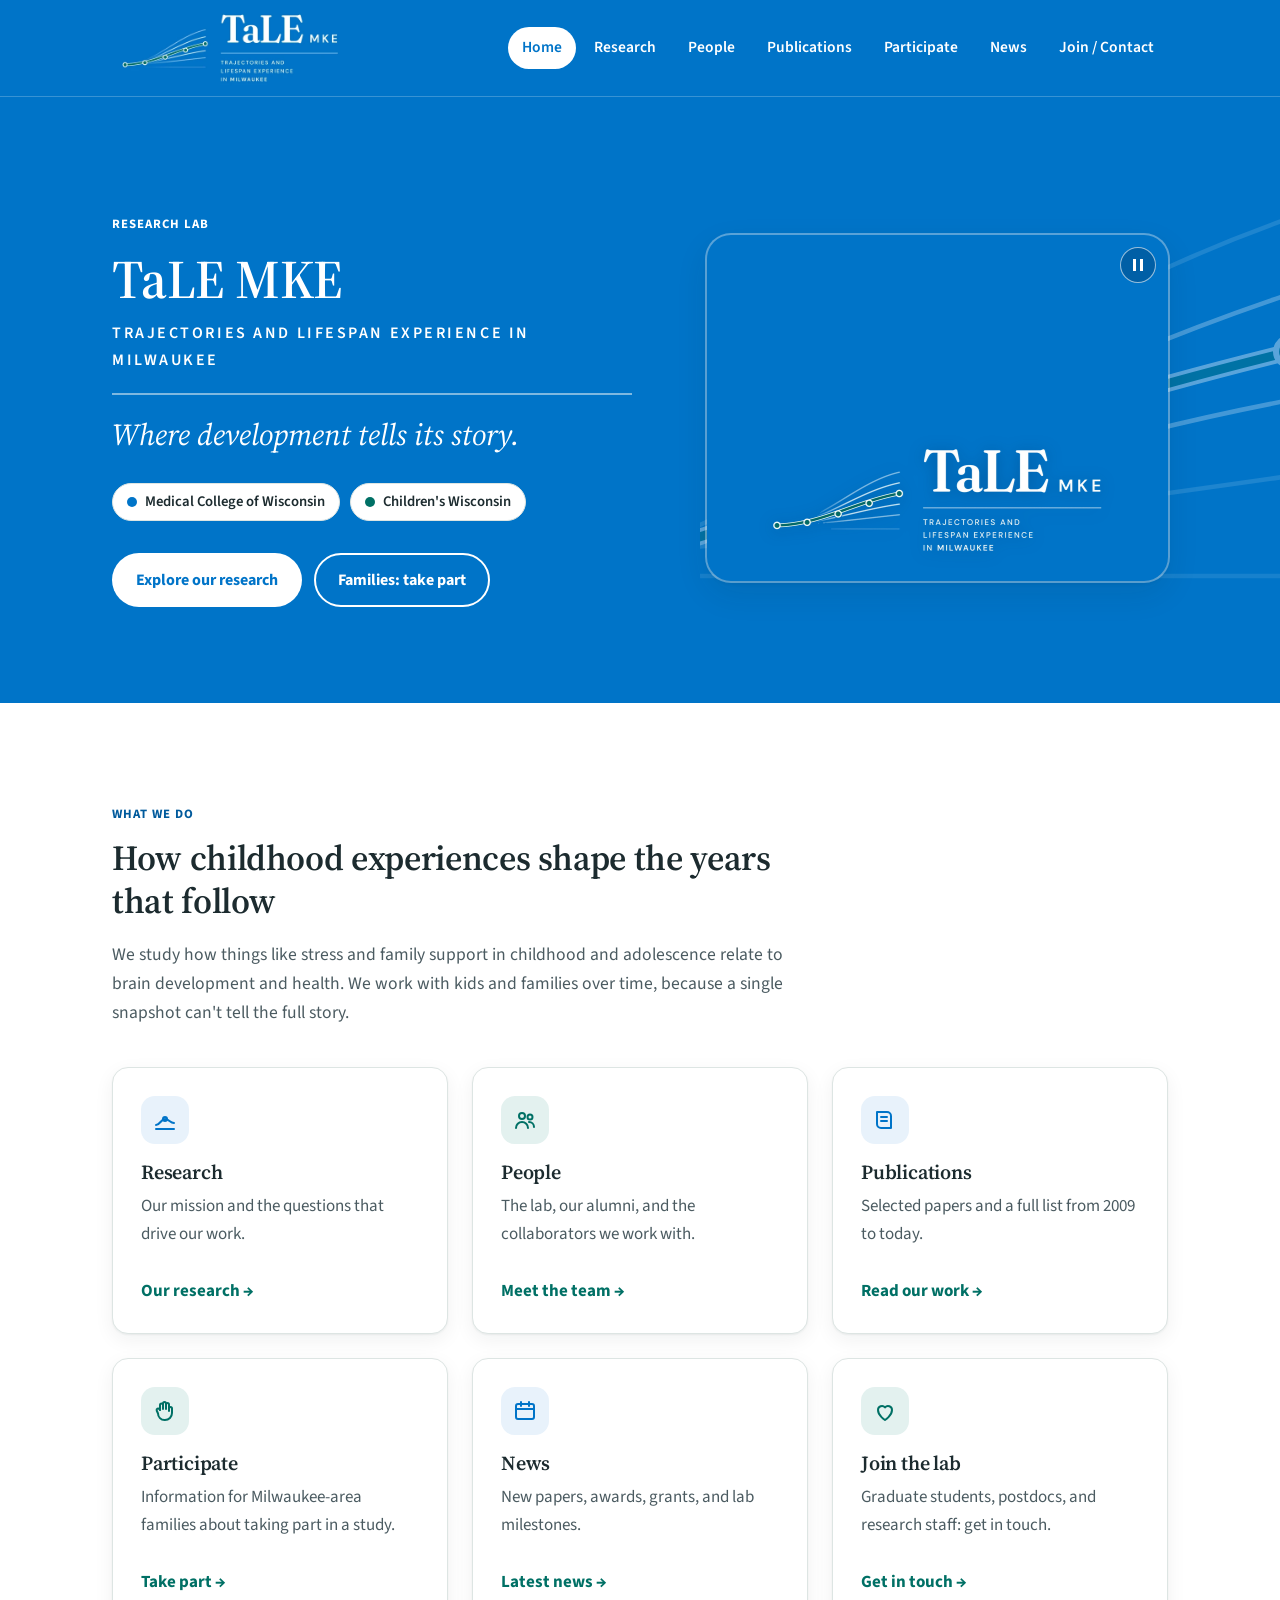
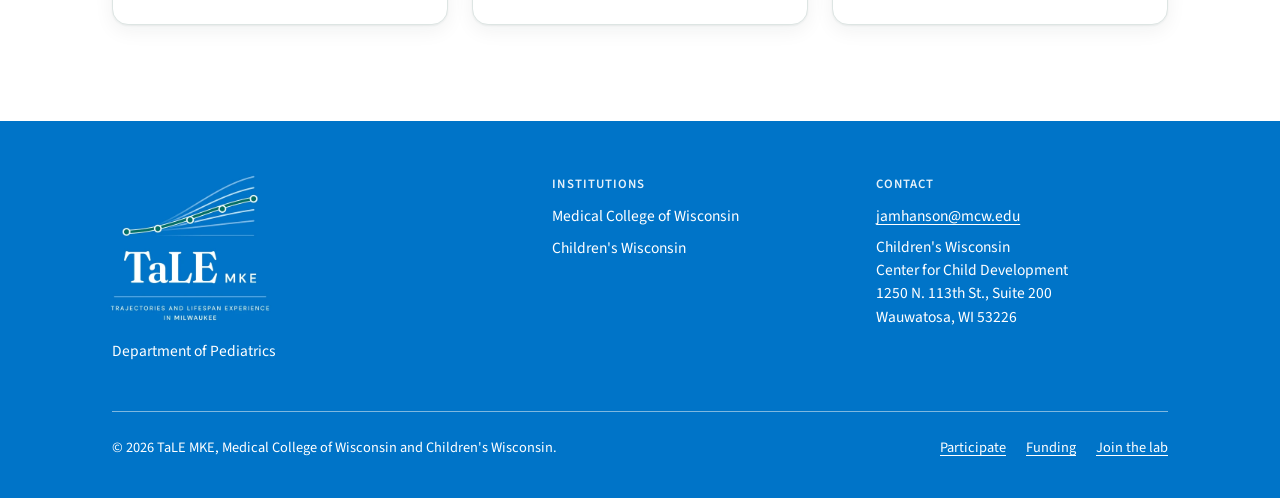
==== commit 27bee446: "Rotate three MRI-derived brain illustrations in the home hero Replaces the hand-drawn mockup. Brain " ====
--- a/index.html
+++ b/index.html
@@ -70,12 +70,17 @@
           </div>
         </div>
         <div class="hero-media">
-          <!-- Mockup hero art: brain illustration with the TaLE MKE logo layered on top.
+          <!-- Hero art: three brain illustrations crossfade under the logo (see tools/hero_art/).
                To use a lab group photo instead, replace this <figure> with a single <img>. -->
           <figure class="hero-art">
-            <img src="assets/img/hero-brain.svg" width="800" height="600"
-                 alt="Illustration of a brain in the TaLE MKE colors, with the lab logo in front">
+            <img class="hero-slide" src="assets/img/hero-brain-1.svg" width="800" height="600"
+                 alt="Illustrations of a brain from an MRI template in the TaLE MKE colors, rotating between flowing trajectory lines, a network of connections, and brains growing along a trajectory">
+            <img class="hero-slide" src="assets/img/hero-brain-2.svg" width="800" height="600" alt="">
+            <img class="hero-slide" src="assets/img/hero-brain-3.svg" width="800" height="600" alt="">
             <img class="hero-art-logo" src="assets/img/logo-horizontal-transparent.webp" width="720" height="268" alt="">
+            <button class="hero-art-toggle" type="button" aria-pressed="false" aria-label="Pause the rotating images">
+              <span class="icon-pause" aria-hidden="true"></span>
+            </button>
           </figure>
         </div>
       </div>
--- a/css/styles.css
+++ b/css/styles.css
@@ -851,15 +851,65 @@
 .site-footer address { line-height: 1.5; }
 .footer-links { display: flex !important; flex-wrap: wrap; gap: 6px 20px !important; }
 
-/* Home hero art: brain illustration with the transparent logo layered on top. */
+/* Home hero art: three illustrations crossfade under the transparent logo.
+   18s cycle, 6s per image with a 1s crossfade. The first image stays in flow to size the box. */
 .hero-art {
   position: relative;
   margin: 0;
   border-radius: var(--radius-lg);
   overflow: hidden;
+  background: var(--color-primary);
   box-shadow: 0 0 0 2px rgba(255, 255, 255, 0.35), var(--shadow-hover);
 }
-.hero-art img:first-child { width: 100%; height: auto; aspect-ratio: 4 / 3; display: block; }
+.hero-slide {
+  display: block;
+  width: 100%;
+  height: auto;
+  aspect-ratio: 4 / 3;
+  opacity: 0;
+  animation: hero-fade 18s linear infinite;
+}
+.hero-slide + .hero-slide { position: absolute; inset: 0; }
+.hero-slide:nth-of-type(1) { animation-delay: -1s; }
+.hero-slide:nth-of-type(2) { animation-delay: 5s; }
+.hero-slide:nth-of-type(3) { animation-delay: 11s; }
+@keyframes hero-fade {
+  0% { opacity: 0; }
+  5.56% { opacity: 1; }   /* 1s fade in */
+  33.33% { opacity: 1; }  /* hold to 6s */
+  38.89% { opacity: 0; }  /* 1s fade out */
+  100% { opacity: 0; }
+}
+.hero-art.is-paused .hero-slide { animation-play-state: paused; }
+@media (prefers-reduced-motion: reduce) {
+  .hero-slide { animation: none; }
+  .hero-slide:nth-of-type(1) { opacity: 1; }
+  .hero-art-toggle { display: none; }
+}
+
+.hero-art-toggle {
+  position: absolute;
+  top: 12px;
+  right: 12px;
+  width: 36px;
+  height: 36px;
+  display: grid;
+  place-items: center;
+  border: 1px solid rgba(255, 255, 255, 0.6);
+  border-radius: 50%;
+  background: rgba(0, 79, 138, 0.55);
+  color: #fff;
+  cursor: pointer;
+}
+.hero-art-toggle:hover { background: rgba(0, 79, 138, 0.85); }
+.icon-pause { width: 10px; height: 12px; border-left: 3px solid currentColor; border-right: 3px solid currentColor; }
+.hero-art.is-paused .icon-pause {
+  width: 0; height: 0;
+  border-style: solid;
+  border-width: 7px 0 7px 11px;
+  border-color: transparent transparent transparent currentColor;
+  margin-left: 3px;
+}
 .hero-art-logo {
   position: absolute;
   left: 50%;
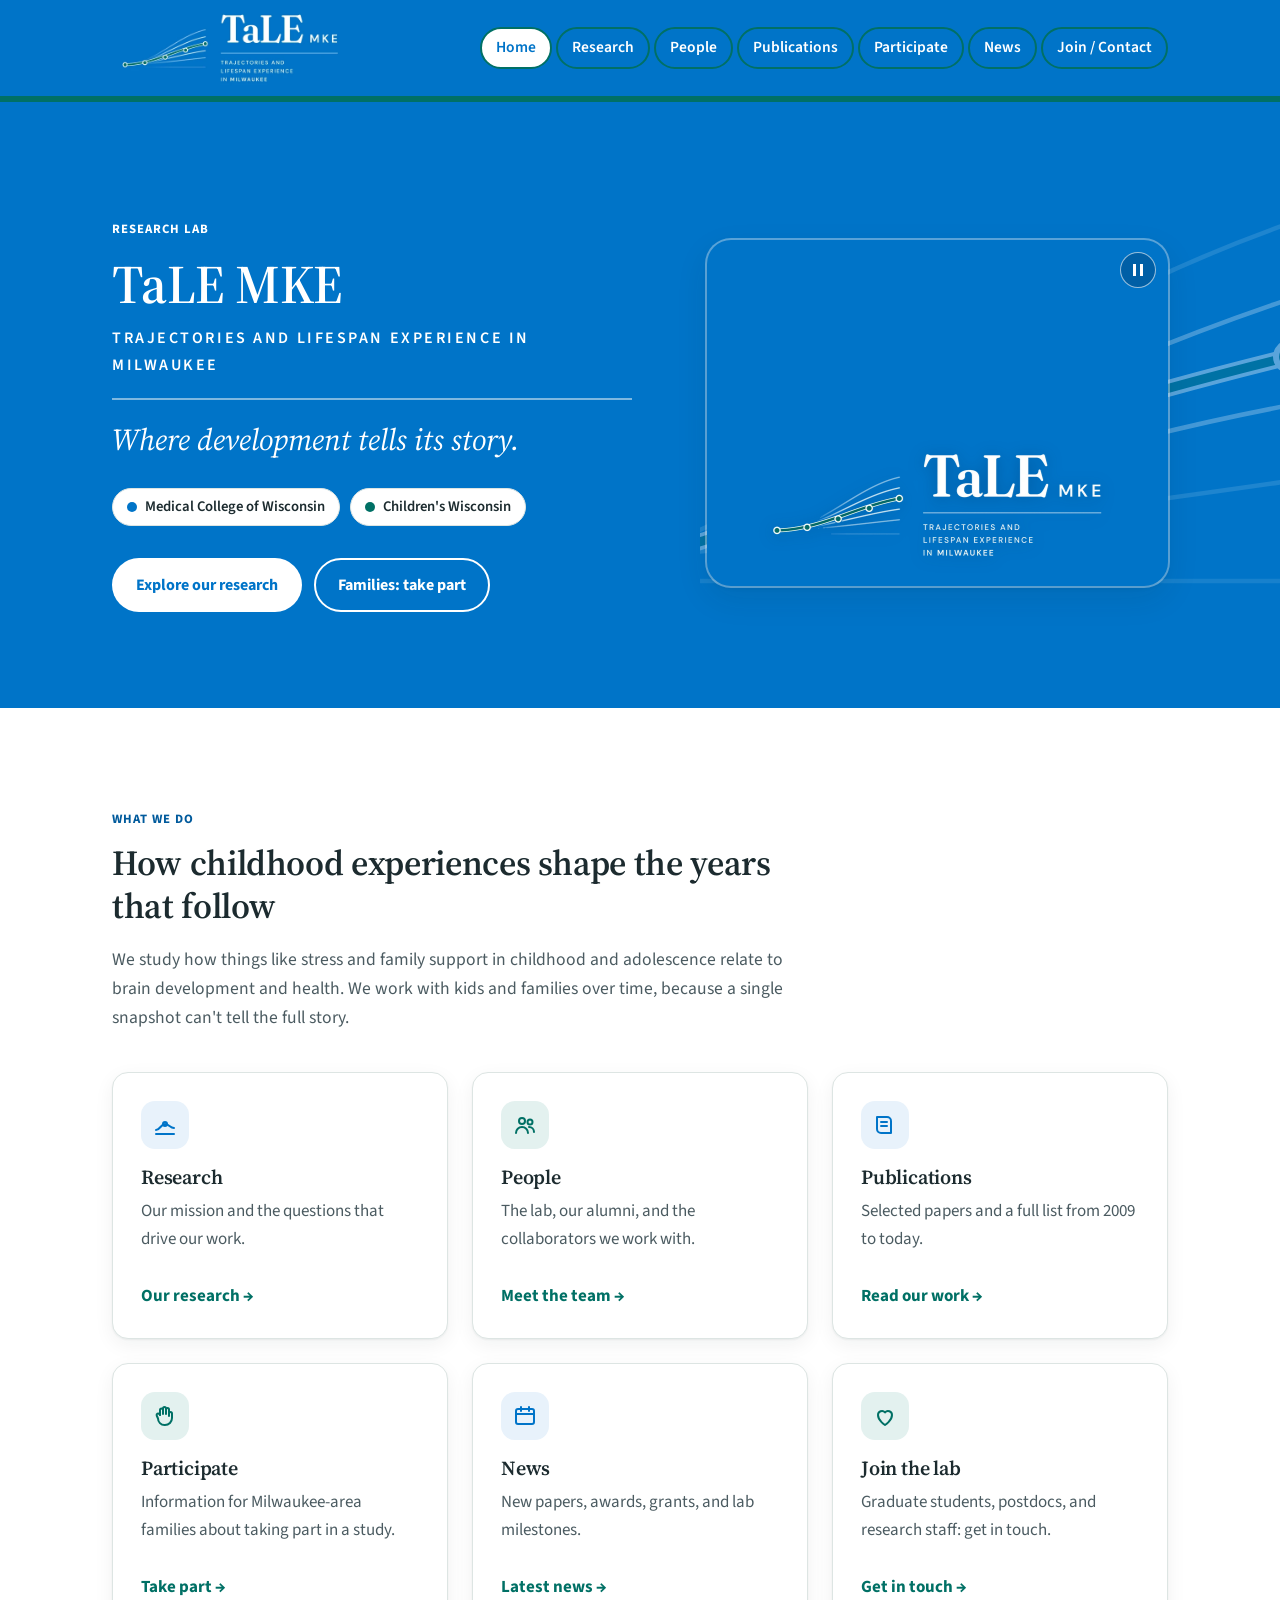
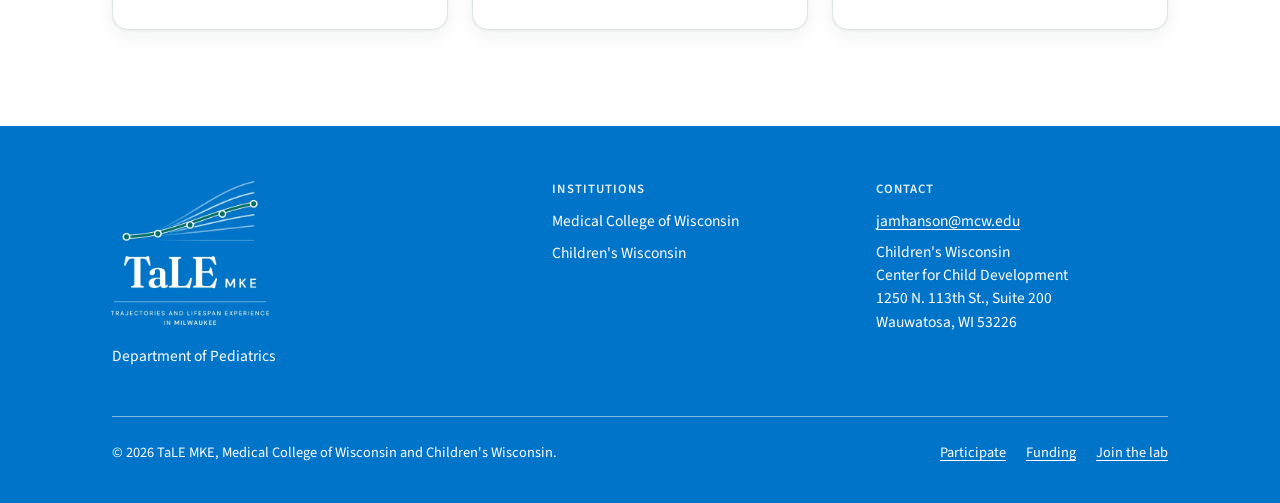
==== commit f1367777: "Add MCW green bar under the header and green outlines on nav items MCW green matches mcw.edu's most-" ====
--- a/index.html
+++ b/index.html
@@ -9,7 +9,7 @@
   <link rel="preconnect" href="https://fonts.googleapis.com">
   <link rel="preconnect" href="https://fonts.gstatic.com" crossorigin>
   <link href="https://fonts.googleapis.com/css2?family=Source+Sans+3:wght@400;600;700&family=Source+Serif+4:ital,opsz,wght@0,8..60,600;0,8..60,700;1,8..60,500&display=swap" rel="stylesheet">
-  <link rel="stylesheet" href="css/styles.css">
+  <link rel="stylesheet" href="css/styles.css?v=afecc81006">
 </head>
 <body>
   <a class="skip-link" href="#main">Skip to main content</a>
@@ -70,13 +70,12 @@
           </div>
         </div>
         <div class="hero-media">
-          <!-- Hero art: three brain illustrations crossfade under the logo (see tools/hero_art/).
+          <!-- Hero art: two brain illustrations crossfade under the logo (see tools/hero_art/).
                To use a lab group photo instead, replace this <figure> with a single <img>. -->
           <figure class="hero-art">
             <img class="hero-slide" src="assets/img/hero-brain-1.svg" width="800" height="600"
-                 alt="Illustrations of a brain from an MRI template in the TaLE MKE colors, rotating between flowing trajectory lines, a network of connections, and brains growing along a trajectory">
+                 alt="Illustrations of a brain from an MRI template in the TaLE MKE colors, alternating between flowing trajectory lines and brains growing along a trajectory">
             <img class="hero-slide" src="assets/img/hero-brain-2.svg" width="800" height="600" alt="">
-            <img class="hero-slide" src="assets/img/hero-brain-3.svg" width="800" height="600" alt="">
             <img class="hero-art-logo" src="assets/img/logo-horizontal-transparent.webp" width="720" height="268" alt="">
             <button class="hero-art-toggle" type="button" aria-pressed="false" aria-label="Pause the rotating images">
               <span class="icon-pause" aria-hidden="true"></span>
@@ -169,6 +168,6 @@
     </div>
   </footer>
 
-  <script src="js/main.js"></script>
+  <script src="js/main.js?v=6934fd35f8"></script>
 </body>
 </html>
--- a/css/styles.css
+++ b/css/styles.css
@@ -134,7 +134,7 @@
   top: 0;
   z-index: 50;
   background: var(--color-primary);
-  border-bottom: 1px solid rgba(255, 255, 255, 0.22);
+  border-bottom: 6px solid var(--color-secondary);  /* MCW green bar (mcw.edu uses #007066) */
 }
 .header-inner {
   display: flex;
@@ -189,7 +189,8 @@
 }
 .site-nav a {
   display: block;
-  padding: 8px 14px;
+  padding: 6px 14px;
+  border: 2px solid var(--color-secondary);  /* MCW green outline */
   border-radius: 999px;
   color: #fff;
   text-decoration: none;
@@ -207,13 +208,13 @@
     position: absolute;
     left: 0; right: 0; top: 100%;
     background: var(--color-primary);
-    border-bottom: 1px solid rgba(255, 255, 255, 0.22);
+    border-bottom: 6px solid var(--color-secondary);
     box-shadow: 0 12px 24px rgba(0, 40, 80, 0.2);
     display: none;
   }
   .site-nav.is-open { display: block; }
   .site-nav ul { flex-direction: column; padding: 12px var(--gutter) 20px; gap: 2px; }
-  .site-nav a { padding: 12px 14px; border-radius: var(--radius-sm); }
+  .site-nav a { padding: 10px 14px; border-radius: var(--radius-sm); }
   /* Without JS the toggle does nothing, so show the menu inline instead. */
   .no-js .nav-toggle { display: none; }
   .no-js .site-nav { display: block; position: static; box-shadow: none; border: 0; }
@@ -641,6 +642,8 @@
 @media (max-width: 760px) { .footer-grid { grid-template-columns: 1fr; } }
 
 .page-hero .container { position: relative; }
+/* Keep the banner graphic inside the content column on wide screens. */
+.page-hero .trajectories { right: max(-40px, calc((100% - var(--container)) / 2)); }
 @media (max-width: 600px) { .page-hero .trajectories { opacity: 0.25; } }
 
 /* --------------------------------------------------------------------------
@@ -699,7 +702,7 @@
 }
 .avatar {
   flex: none;
-  width: 52px; height: 52px;
+  width: 64px; height: 64px;
   display: grid;
   place-items: center;
   border-radius: 50%;
@@ -709,6 +712,11 @@
   letter-spacing: 0.03em;
 }
 .alum:nth-child(even) .avatar { background: var(--color-secondary); }
+.avatar-photo {
+  object-fit: cover;
+  background: var(--color-primary-soft);
+  box-shadow: 0 0 0 3px var(--color-primary-soft);  /* keeps white-background photos from blending into the card */
+}
 .alum h4 { font-size: 1.1rem; margin: 2px 0 4px; }
 .alum p { margin: 0; font-size: 0.95rem; }
 .alum-role { color: var(--color-text-muted); }
@@ -787,8 +795,10 @@
   list-style: none;
   padding: 0;
   margin: 0;
-  grid-template-columns: repeat(auto-fill, minmax(200px, 1fr));
-}
+  grid-template-columns: repeat(4, 1fr);
+}
+@media (max-width: 960px) { .grid-involve { grid-template-columns: repeat(2, 1fr); } }
+@media (max-width: 520px) { .grid-involve { grid-template-columns: 1fr; } }
 .involve-card h3 { font-size: 1.1rem; }
 .involve-card p { color: var(--color-text-muted); font-size: 0.97rem; }
 
@@ -851,8 +861,8 @@
 .site-footer address { line-height: 1.5; }
 .footer-links { display: flex !important; flex-wrap: wrap; gap: 6px 20px !important; }
 
-/* Home hero art: three illustrations crossfade under the transparent logo.
-   18s cycle, 6s per image with a 1s crossfade. The first image stays in flow to size the box. */
+/* Home hero art: two illustrations crossfade under the transparent logo.
+   12s cycle, 6s per image with a 1s crossfade. The first image stays in flow to size the box. */
 .hero-art {
   position: relative;
   margin: 0;
@@ -867,17 +877,16 @@
   height: auto;
   aspect-ratio: 4 / 3;
   opacity: 0;
-  animation: hero-fade 18s linear infinite;
+  animation: hero-fade 12s linear infinite;
 }
 .hero-slide + .hero-slide { position: absolute; inset: 0; }
 .hero-slide:nth-of-type(1) { animation-delay: -1s; }
 .hero-slide:nth-of-type(2) { animation-delay: 5s; }
-.hero-slide:nth-of-type(3) { animation-delay: 11s; }
 @keyframes hero-fade {
   0% { opacity: 0; }
-  5.56% { opacity: 1; }   /* 1s fade in */
-  33.33% { opacity: 1; }  /* hold to 6s */
-  38.89% { opacity: 0; }  /* 1s fade out */
+  8.33% { opacity: 1; }   /* 1s fade in */
+  50% { opacity: 1; }     /* hold to 6s */
+  58.33% { opacity: 0; }  /* 1s fade out */
   100% { opacity: 0; }
 }
 .hero-art.is-paused .hero-slide { animation-play-state: paused; }
@@ -919,3 +928,8 @@
   transform: translateX(-50%);
   filter: drop-shadow(0 2px 8px rgba(0, 40, 80, 0.35));
 }
+
+/* Collaborator cards: name links to the faculty page */
+.collab-card h4 a { color: var(--color-text); text-decoration: none; }
+.collab-card h4 a:hover { color: var(--color-primary); text-decoration: underline; }
+.collab-card h4 a::after { content: " \2197"; font-size: 0.8em; color: var(--color-primary); }
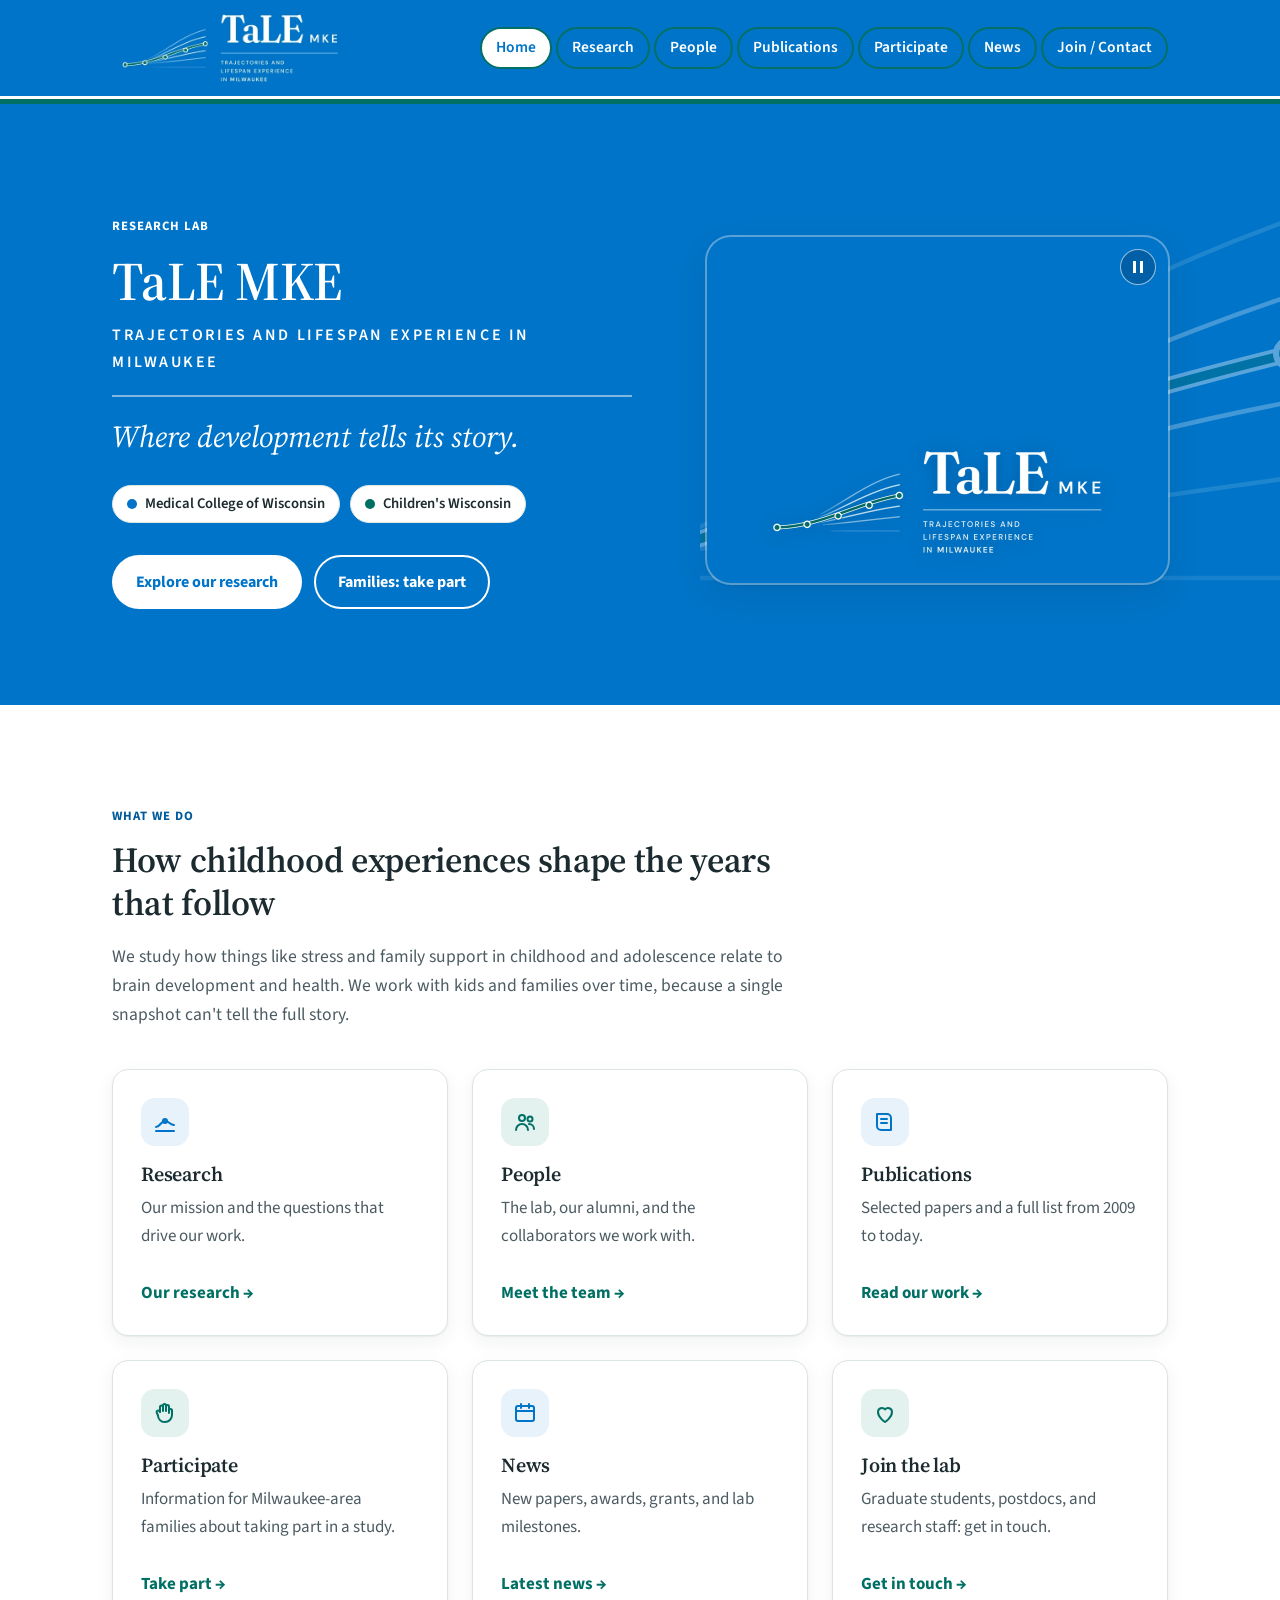
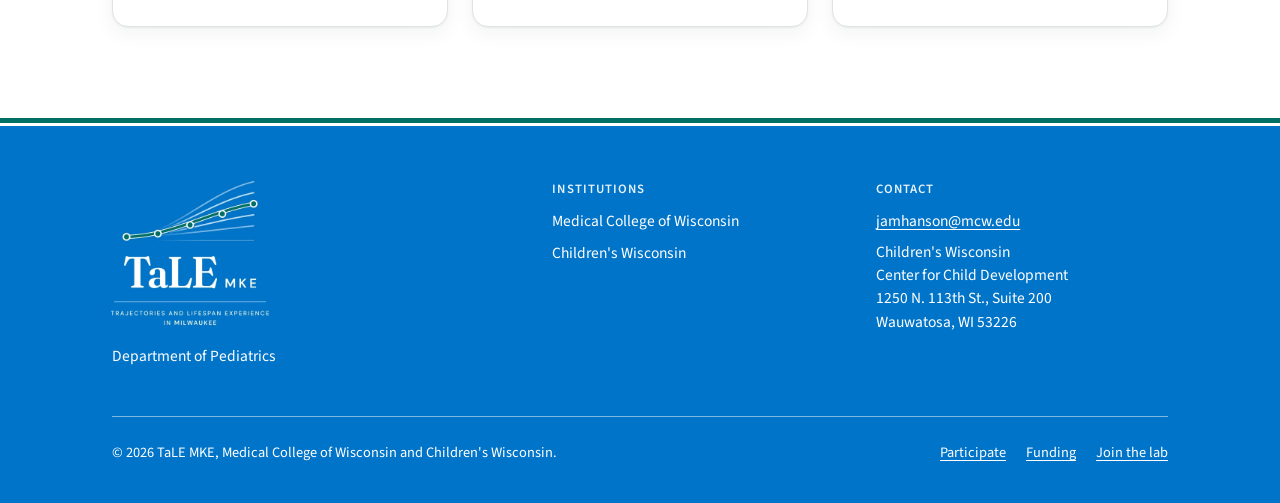
==== commit 91853af0: "Two-tone white and MCW green bars on header and footer Header: blue, 3px white, then 5px MCW green. " ====
--- a/index.html
+++ b/index.html
@@ -9,7 +9,7 @@
   <link rel="preconnect" href="https://fonts.googleapis.com">
   <link rel="preconnect" href="https://fonts.gstatic.com" crossorigin>
   <link href="https://fonts.googleapis.com/css2?family=Source+Sans+3:wght@400;600;700&family=Source+Serif+4:ital,opsz,wght@0,8..60,600;0,8..60,700;1,8..60,500&display=swap" rel="stylesheet">
-  <link rel="stylesheet" href="css/styles.css?v=afecc81006">
+  <link rel="stylesheet" href="css/styles.css?v=8952edb966">
 </head>
 <body>
   <a class="skip-link" href="#main">Skip to main content</a>
--- a/css/styles.css
+++ b/css/styles.css
@@ -134,7 +134,9 @@
   top: 0;
   z-index: 50;
   background: var(--color-primary);
-  border-bottom: 6px solid var(--color-secondary);  /* MCW green bar (mcw.edu uses #007066) */
+  /* Two-tone bar under the header: white on top, MCW green below (mcw.edu uses #007066). */
+  border-bottom: 3px solid #fff;
+  box-shadow: 0 5px 0 var(--color-secondary);
 }
 .header-inner {
   display: flex;
@@ -208,8 +210,8 @@
     position: absolute;
     left: 0; right: 0; top: 100%;
     background: var(--color-primary);
-    border-bottom: 6px solid var(--color-secondary);
-    box-shadow: 0 12px 24px rgba(0, 40, 80, 0.2);
+    border-bottom: 3px solid #fff;
+    box-shadow: 0 5px 0 var(--color-secondary), 0 12px 24px rgba(0, 40, 80, 0.2);
     display: none;
   }
   .site-nav.is-open { display: block; }
@@ -613,6 +615,9 @@
 .site-footer {
   background: var(--color-primary);
   color: #fff;
+  /* Two-tone bar mirroring the header: MCW green on the outside, white against the blue. */
+  border-top: 3px solid #fff;
+  box-shadow: 0 -5px 0 var(--color-secondary);
   padding: 56px 0 32px;
   font-size: 0.97rem;
 }
